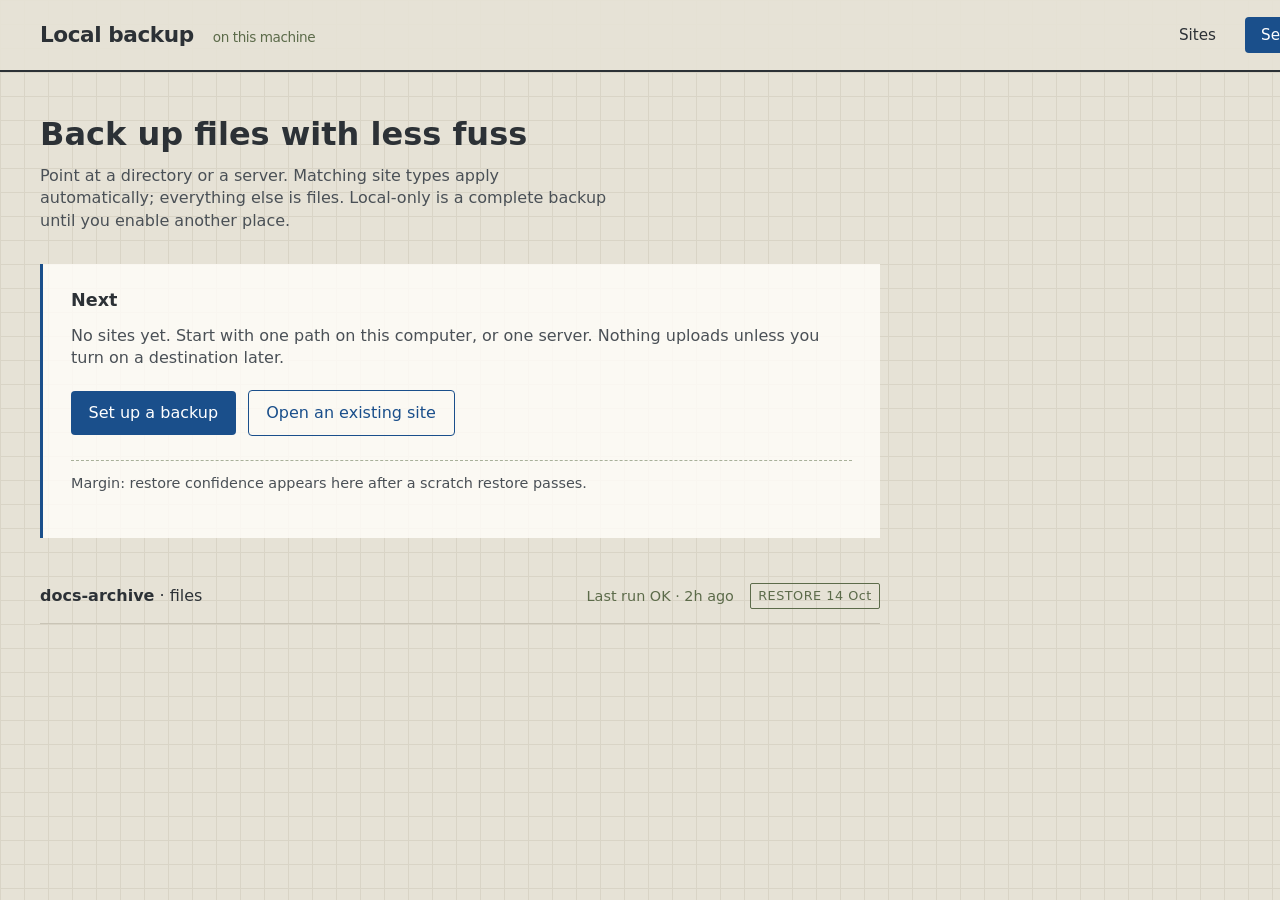
==== .impeccable/mocks/decision/assigned.html @ b9fe614d "Record the Household Binder direction for the localhost UI redesign. Locks the confirmed shape choic" ====
<!DOCTYPE html>
<html lang="en">
<head>
<meta charset="utf-8">
<title>Local backup — Field Notebook</title>
<style>
  * { box-sizing: border-box; margin: 0; }
  body {
    width: 1440px; height: 900px; overflow: hidden;
    background: #e6e2d6;
    color: #2c3136;
    font: 16px/1.4 "IBM Plex Sans", system-ui, sans-serif;
    background-image: linear-gradient(#d9d4c6 1px, transparent 1px),
      linear-gradient(90deg, #d9d4c6 1px, transparent 1px);
    background-size: 24px 24px;
  }
  header {
    display: flex; align-items: center; justify-content: space-between;
    padding: 1.25rem 2.5rem; border-bottom: 2px solid #2c3136;
    background: rgba(230, 226, 214, 0.92);
  }
  .brand { font-size: 1.35rem; font-weight: 600; letter-spacing: -0.02em; }
  .brand span { color: #5c6b4a; font-weight: 400; font-size: 0.85rem; margin-left: 0.75rem; }
  nav a { color: #2c3136; text-decoration: none; margin-left: 1.5rem; font-size: 0.95rem; }
  nav a.primary {
    background: #1a4f8b; color: #fff; padding: 0.55rem 1rem; border-radius: 4px;
  }
  main { padding: 2.5rem 2.5rem 0; max-width: 920px; }
  h1 { font-size: 2rem; font-weight: 600; margin-bottom: 0.5rem; }
  .lede { color: #4a5056; margin-bottom: 2rem; max-width: 36rem; }
  .page {
    border-left: 3px solid #1a4f8b; padding: 1.5rem 1.75rem;
    background: rgba(255, 253, 248, 0.85);
  }
  .page h2 { font-size: 1.1rem; margin-bottom: 0.75rem; }
  .page p { color: #4a5056; margin-bottom: 1.25rem; }
  .actions { display: flex; gap: 0.75rem; align-items: center; }
  .btn {
    background: #1a4f8b; color: #fff; border: 0; padding: 0.7rem 1.1rem;
    border-radius: 4px; font: inherit; font-weight: 500;
  }
  .btn.ghost { background: transparent; color: #1a4f8b; border: 1px solid #1a4f8b; }
  .note {
    margin-top: 1.5rem; font-size: 0.9rem; color: #5c6b4a;
    border-top: 1px dashed #a8b09a; padding-top: 0.75rem;
  }
  .list { margin-top: 2rem; }
  .row {
    display: grid; grid-template-columns: 1fr auto auto; gap: 1rem;
    align-items: center; padding: 0.85rem 0;
    border-bottom: 1px solid #c9c4b6;
  }
  .row strong { font-weight: 600; }
  .ok { color: #5c6b4a; font-size: 0.9rem; }
  .stamp {
    font-size: 0.8rem; border: 1px solid #5c6b4a; color: #5c6b4a;
    padding: 0.2rem 0.45rem; border-radius: 2px; letter-spacing: 0.04em;
  }
</style>
</head>
<body>
<header>
  <div class="brand">Local backup <span>on this machine</span></div>
  <nav>
    <a href="#">Sites</a>
    <a class="primary" href="#">Set up a backup</a>
  </nav>
</header>
<main>
  <h1>Back up files with less fuss</h1>
  <p class="lede">Point at a directory or a server. Matching site types apply automatically; everything else is files. Local-only is a complete backup until you enable another place.</p>
  <div class="page">
    <h2>Next</h2>
    <p>No sites yet. Start with one path on this computer, or one server. Nothing uploads unless you turn on a destination later.</p>
    <div class="actions">
      <button class="btn">Set up a backup</button>
      <button class="btn ghost">Open an existing site</button>
    </div>
    <p class="note">Margin: restore confidence appears here after a scratch restore passes.</p>
  </div>
  <div class="list" aria-hidden="true">
    <div class="row">
      <div><strong>docs-archive</strong> · files</div>
      <span class="ok">Last run OK · 2h ago</span>
      <span class="stamp">RESTORE 14 Oct</span>
    </div>
  </div>
</main>
</body>
</html>
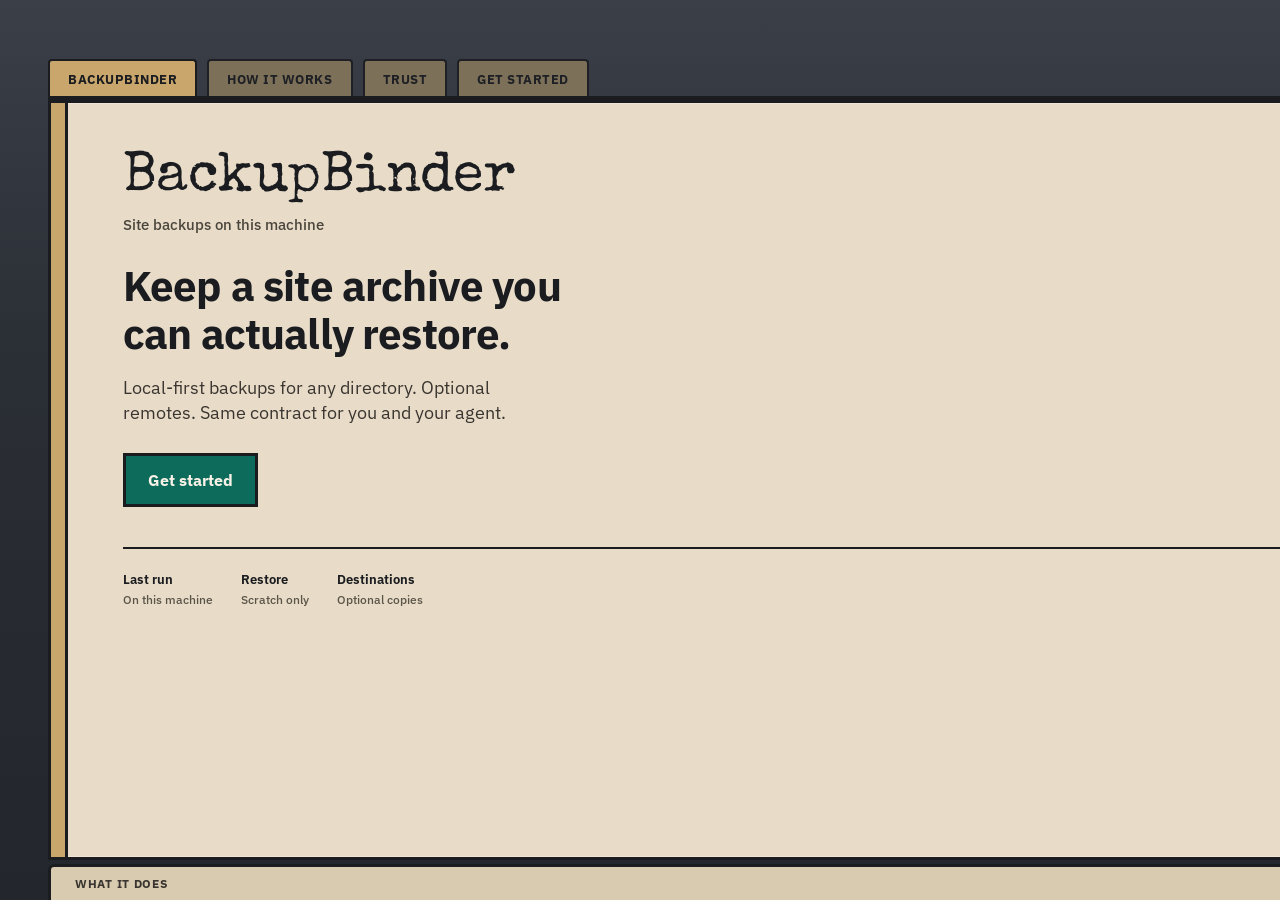
==== commit 47ffb38f: "Keep long backups moving when the UI restarts, Drive is slow, or a restic lock is stale. The localho" ====
--- a/.impeccable/mocks/decision/assigned.html
+++ b/.impeccable/mocks/decision/assigned.html
@@ -1,90 +1,52 @@
 <!DOCTYPE html>
 <html lang="en">
 <head>
-<meta charset="utf-8">
-<title>Local backup — Field Notebook</title>
+<meta charset="utf-8"/>
+<title>BackupBinder — Filing Cabinet</title>
+<link rel="preconnect" href="https://fonts.googleapis.com"/>
+<link href="https://fonts.googleapis.com/css2?family=IBM+Plex+Sans:wght@500;650;700&family=Special+Elite&display=swap" rel="stylesheet"/>
 <style>
-  * { box-sizing: border-box; margin: 0; }
-  body {
-    width: 1440px; height: 900px; overflow: hidden;
-    background: #e6e2d6;
-    color: #2c3136;
-    font: 16px/1.4 "IBM Plex Sans", system-ui, sans-serif;
-    background-image: linear-gradient(#d9d4c6 1px, transparent 1px),
-      linear-gradient(90deg, #d9d4c6 1px, transparent 1px);
-    background-size: 24px 24px;
-  }
-  header {
-    display: flex; align-items: center; justify-content: space-between;
-    padding: 1.25rem 2.5rem; border-bottom: 2px solid #2c3136;
-    background: rgba(230, 226, 214, 0.92);
-  }
-  .brand { font-size: 1.35rem; font-weight: 600; letter-spacing: -0.02em; }
-  .brand span { color: #5c6b4a; font-weight: 400; font-size: 0.85rem; margin-left: 0.75rem; }
-  nav a { color: #2c3136; text-decoration: none; margin-left: 1.5rem; font-size: 0.95rem; }
-  nav a.primary {
-    background: #1a4f8b; color: #fff; padding: 0.55rem 1rem; border-radius: 4px;
-  }
-  main { padding: 2.5rem 2.5rem 0; max-width: 920px; }
-  h1 { font-size: 2rem; font-weight: 600; margin-bottom: 0.5rem; }
-  .lede { color: #4a5056; margin-bottom: 2rem; max-width: 36rem; }
-  .page {
-    border-left: 3px solid #1a4f8b; padding: 1.5rem 1.75rem;
-    background: rgba(255, 253, 248, 0.85);
-  }
-  .page h2 { font-size: 1.1rem; margin-bottom: 0.75rem; }
-  .page p { color: #4a5056; margin-bottom: 1.25rem; }
-  .actions { display: flex; gap: 0.75rem; align-items: center; }
-  .btn {
-    background: #1a4f8b; color: #fff; border: 0; padding: 0.7rem 1.1rem;
-    border-radius: 4px; font: inherit; font-weight: 500;
-  }
-  .btn.ghost { background: transparent; color: #1a4f8b; border: 1px solid #1a4f8b; }
-  .note {
-    margin-top: 1.5rem; font-size: 0.9rem; color: #5c6b4a;
-    border-top: 1px dashed #a8b09a; padding-top: 0.75rem;
-  }
-  .list { margin-top: 2rem; }
-  .row {
-    display: grid; grid-template-columns: 1fr auto auto; gap: 1rem;
-    align-items: center; padding: 0.85rem 0;
-    border-bottom: 1px solid #c9c4b6;
-  }
-  .row strong { font-weight: 600; }
-  .ok { color: #5c6b4a; font-size: 0.9rem; }
-  .stamp {
-    font-size: 0.8rem; border: 1px solid #5c6b4a; color: #5c6b4a;
-    padding: 0.2rem 0.45rem; border-radius: 2px; letter-spacing: 0.04em;
-  }
+  *{box-sizing:border-box;margin:0;padding:0}
+  body{width:1440px;height:900px;overflow:hidden;font-family:"IBM Plex Sans",system-ui,sans-serif;background:#1a1c20;color:#1a1c20}
+  .drawer{height:100%;background:linear-gradient(180deg,#3a3f48 0%,#2a2e35 40%,#23262c 100%);padding:28px 48px 0;position:relative}
+  .rails{display:flex;gap:10px;align-items:flex-end;height:72px;border-bottom:4px solid #1a1c20;margin-bottom:0}
+  .tab{background:#c9a66b;color:#1a1c20;padding:10px 18px 8px;font-size:13px;font-weight:700;letter-spacing:.04em;text-transform:uppercase;border:2px solid #1a1c20;border-bottom:0;border-radius:4px 4px 0 0}
+  .tab.dim{background:#8a7a5c;opacity:.85}
+  .folder{background:#e8dcc8;border:3px solid #1a1c20;border-radius:0 8px 0 0;min-height:760px;padding:48px 64px 40px;position:relative;box-shadow:inset 0 0 0 1px rgba(255,255,255,.25)}
+  .folder::before{content:"";position:absolute;left:0;top:0;bottom:0;width:14px;background:#c9a66b;border-right:3px solid #1a1c20}
+  .brand{font-family:"Special Elite",monospace;font-size:56px;letter-spacing:-.01em;margin-left:8px}
+  .sub{font-size:15px;font-weight:500;color:#4a453c;margin:8px 0 28px 8px}
+  h1{font-size:42px;font-weight:700;line-height:1.15;max-width:18ch;margin:0 0 16px 8px;letter-spacing:-.02em}
+  .lede{font-size:18px;line-height:1.4;max-width:36ch;color:#3a3530;margin:0 0 28px 8px}
+  .cta{display:inline-block;margin-left:8px;background:#0d6b5c;color:#f7f1e6;font-weight:700;font-size:16px;padding:14px 22px;border:3px solid #1a1c20;text-decoration:none}
+  .cross{display:flex;gap:28px;margin:40px 0 0 8px;padding-top:22px;border-top:2px solid #1a1c20}
+  .cross div{font-size:13px;font-weight:650}
+  .cross span{display:block;font-size:12px;font-weight:500;color:#5a5448;margin-top:4px}
+  .peek{position:absolute;left:48px;right:48px;bottom:0;height:36px;background:#d9cbb0;border:3px solid #1a1c20;border-bottom:0;border-radius:6px 6px 0 0;display:flex;align-items:center;padding:0 24px;font-size:12px;font-weight:700;letter-spacing:.06em;text-transform:uppercase;color:#3a3530}
 </style>
 </head>
 <body>
-<header>
-  <div class="brand">Local backup <span>on this machine</span></div>
-  <nav>
-    <a href="#">Sites</a>
-    <a class="primary" href="#">Set up a backup</a>
-  </nav>
-</header>
-<main>
-  <h1>Back up files with less fuss</h1>
-  <p class="lede">Point at a directory or a server. Matching site types apply automatically; everything else is files. Local-only is a complete backup until you enable another place.</p>
-  <div class="page">
-    <h2>Next</h2>
-    <p>No sites yet. Start with one path on this computer, or one server. Nothing uploads unless you turn on a destination later.</p>
-    <div class="actions">
-      <button class="btn">Set up a backup</button>
-      <button class="btn ghost">Open an existing site</button>
+  <div class="drawer">
+    <nav class="rails" aria-label="Primary">
+      <div class="tab">BackupBinder</div>
+      <div class="tab dim">How it works</div>
+      <div class="tab dim">Trust</div>
+      <div class="tab dim">Get started</div>
+    </nav>
+    <div class="folder">
+      <div class="brand">BackupBinder</div>
+      <p class="sub">Site backups on this machine</p>
+      <h1>Keep a site archive you can actually restore.</h1>
+      <p class="lede">Local-first backups for any directory. Optional remotes. Same contract for you and your agent.</p>
+      <a class="cta" href="#start">Get started</a>
+      <div class="cross" aria-label="Trust cross-check">
+        <div>Last run<span>On this machine</span></div>
+        <div>Restore<span>Scratch only</span></div>
+        <div>Destinations<span>Optional copies</span></div>
+      </div>
     </div>
-    <p class="note">Margin: restore confidence appears here after a scratch restore passes.</p>
+    <div class="peek">What it does</div>
   </div>
-  <div class="list" aria-hidden="true">
-    <div class="row">
-      <div><strong>docs-archive</strong> · files</div>
-      <span class="ok">Last run OK · 2h ago</span>
-      <span class="stamp">RESTORE 14 Oct</span>
-    </div>
-  </div>
-</main>
 </body>
+<!-- round a6b19ae7 -->
 </html>
